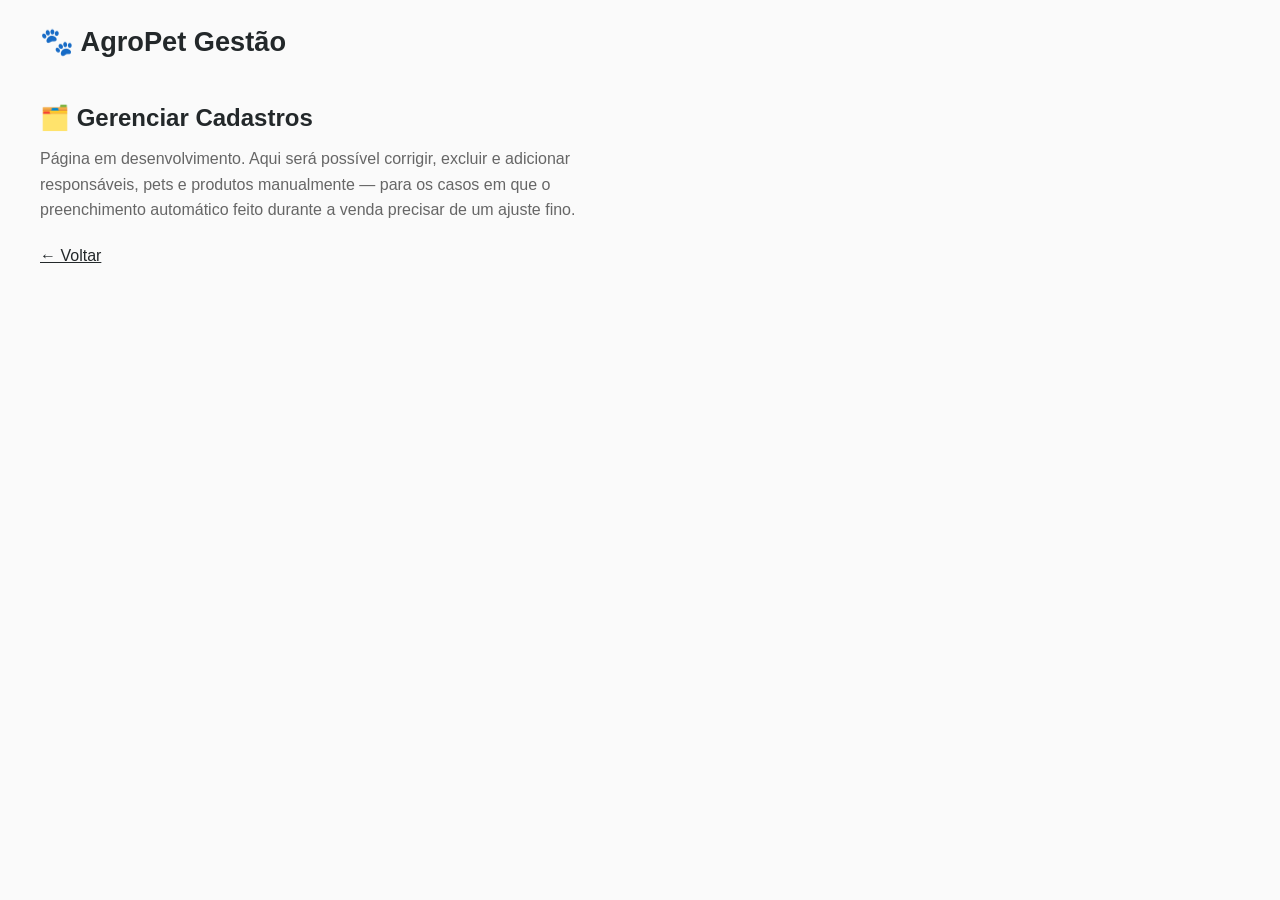
==== pages/cadastros.html @ b0dc7a0d "refactor: ajustes de layout, regras de negocio e correcoes na Venda Home: - Volta ao layout original" ====
<!DOCTYPE html>
<html lang="pt-BR">

<head>
    <meta charset="UTF-8">
    <meta name="viewport" content="width=device-width, initial-scale=1.0">
    <title>Gerenciar Cadastros - AgroPet Gestão</title>
    <link rel="stylesheet" href="../assets/css/style.css">
</head>

<body>

<header class="header">
    <h1>🐾 AgroPet Gestão</h1>
</header>

<main style="padding: 40px;">
    <h2>🗂️ Gerenciar Cadastros</h2>
    <p style="margin-top: 14px; color:#666; max-width: 560px; line-height:1.6;">
        Página em desenvolvimento. Aqui será possível corrigir, excluir e
        adicionar responsáveis, pets e produtos manualmente — para os casos
        em que o preenchimento automático feito durante a venda precisar de
        um ajuste fino.
    </p>
    <p style="margin-top: 24px;"><a href="../index.html">← Voltar</a></p>
</main>

</body>

</html>
---- assets/css/style.css ----
html, body {
    height: 100%;
    background: #fafafa;
    color: #23282a;
}

* {
    margin: 0;
    padding: 0;
    box-sizing: border-box;
    font-family: 'Segoe UI', Arial, Helvetica, sans-serif;
}

.header {
    padding: 26px 40px 6px;
    background: transparent;
}

.header h1 {
    font-size: 1.7rem;
    font-weight: 700;
    color: #23282a;
}

a {
    color: inherit;
}
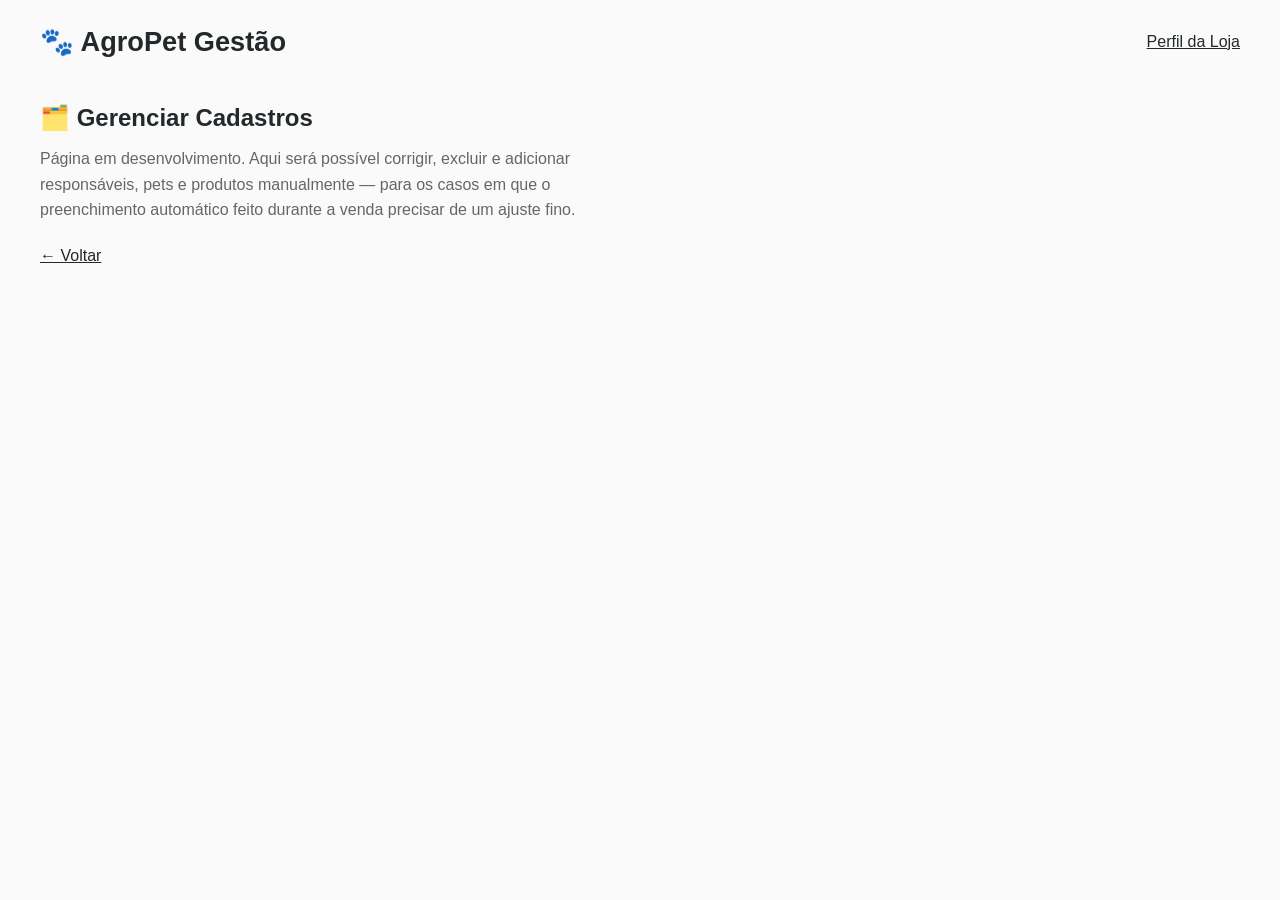
==== commit 7d4df68b: "feat: corrige bugs de venda, redesenha switches, cria página de Estoque completa e expande Perfil da" ====
--- a/pages/cadastros.html
+++ b/pages/cadastros.html
@@ -11,7 +11,10 @@
 <body>
 
 <header class="header">
-    <h1>🐾 AgroPet Gestão</h1>
+    <a href="../index.html" class="header-link"><h1>🐾 AgroPet Gestão</h1></a>
+    <nav class="header-nav">
+        <a href="configuracoes.html" title="Perfil da Loja" class="company-data-text">Perfil da Loja</a>
+    </nav>
 </header>
 
 <main style="padding: 40px;">
--- a/assets/css/style.css
+++ b/assets/css/style.css
@@ -1,3 +1,8 @@
+:root {
+    --primary-block-bg: #f6f7f5;
+    --primary-block-border: #eceeec;
+}
+
 html, body {
     height: 100%;
     background: #fafafa;
@@ -14,6 +19,9 @@
 .header {
     padding: 26px 40px 6px;
     background: transparent;
+    display: flex;
+    justify-content: space-between;
+    align-items: center;
 }
 
 .header h1 {
@@ -25,3 +33,9 @@
 a {
     color: inherit;
 }
+
+.header-link {
+    text-decoration: none;
+    display: inline-block;
+    cursor: pointer;
+}
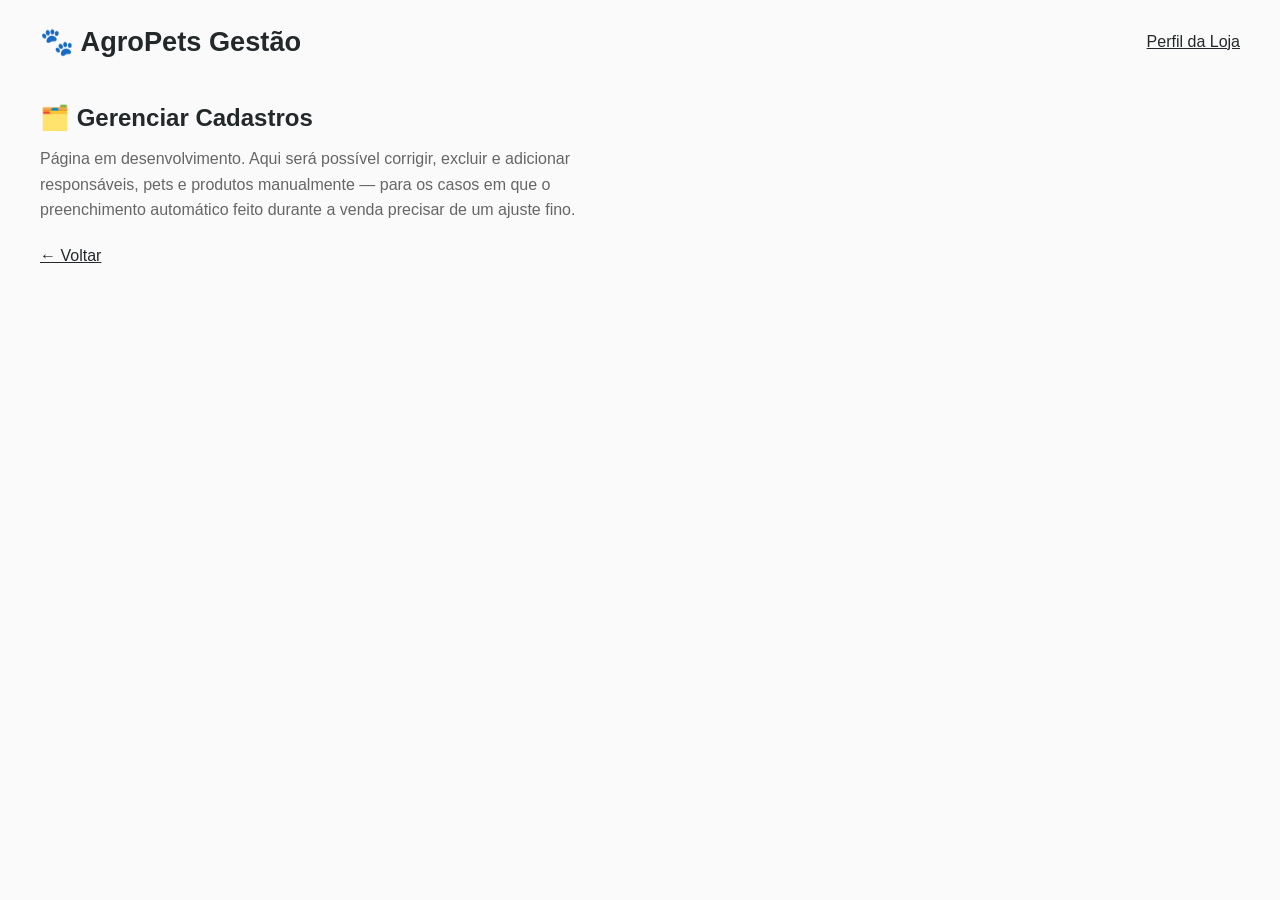
==== commit 8da082ff: "docs/ui: renomeia projeto de AgroPet para AgroPets Gestao" ====
--- a/pages/cadastros.html
+++ b/pages/cadastros.html
@@ -4,14 +4,14 @@
 <head>
     <meta charset="UTF-8">
     <meta name="viewport" content="width=device-width, initial-scale=1.0">
-    <title>Gerenciar Cadastros - AgroPet Gestão</title>
+    <title>Gerenciar Cadastros - AgroPets Gestão</title>
     <link rel="stylesheet" href="../assets/css/style.css">
 </head>
 
 <body>
 
 <header class="header">
-    <a href="../index.html" class="header-link"><h1>🐾 AgroPet Gestão</h1></a>
+    <a href="../index.html" class="header-link"><h1>🐾 AgroPets Gestão</h1></a>
     <nav class="header-nav">
         <a href="configuracoes.html" title="Perfil da Loja" class="company-data-text">Perfil da Loja</a>
     </nav>
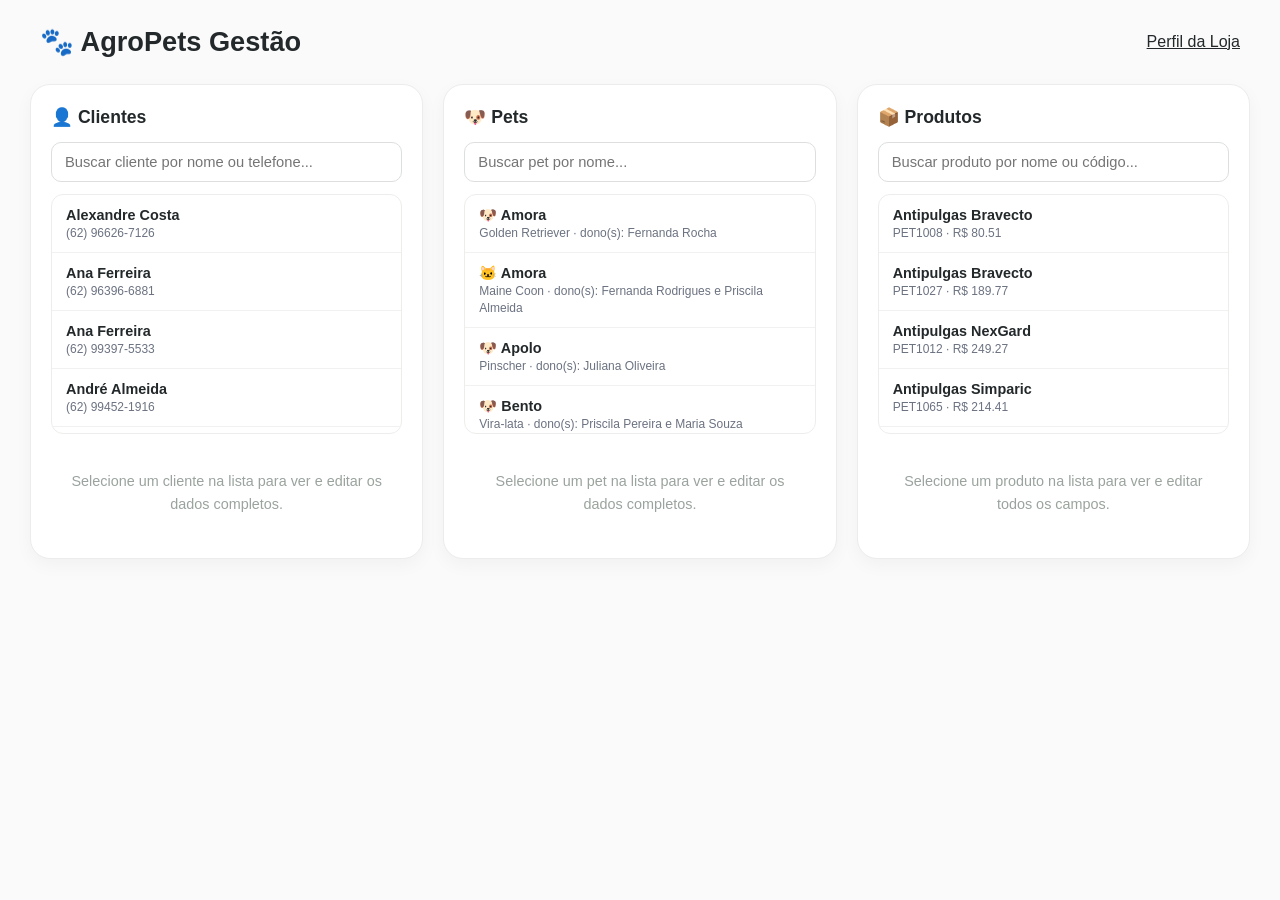
==== commit 35a3671b: "feat: implementa bipagem, desconto por item, FIFO por lote, cadastro completo de produto com codigo " ====
--- a/pages/cadastros.html
+++ b/pages/cadastros.html
@@ -5,7 +5,16 @@
     <meta charset="UTF-8">
     <meta name="viewport" content="width=device-width, initial-scale=1.0">
     <title>Gerenciar Cadastros - AgroPets Gestão</title>
+
     <link rel="stylesheet" href="../assets/css/style.css">
+    <link rel="stylesheet" href="../assets/css/produto-form.css">
+    <link rel="stylesheet" href="../assets/css/cadastros.css">
+
+    <script defer src="../assets/js/dados-store.js"></script>
+    <script defer src="../assets/js/lotes.js"></script>
+    <script defer src="../assets/js/barcode.js"></script>
+    <script defer src="../assets/js/produto-form.js"></script>
+    <script defer src="../assets/js/cadastros.js"></script>
 </head>
 
 <body>
@@ -17,15 +26,35 @@
     </nav>
 </header>
 
-<main style="padding: 40px;">
-    <h2>🗂️ Gerenciar Cadastros</h2>
-    <p style="margin-top: 14px; color:#666; max-width: 560px; line-height:1.6;">
-        Página em desenvolvimento. Aqui será possível corrigir, excluir e
-        adicionar responsáveis, pets e produtos manualmente — para os casos
-        em que o preenchimento automático feito durante a venda precisar de
-        um ajuste fino.
-    </p>
-    <p style="margin-top: 24px;"><a href="../index.html">← Voltar</a></p>
+<main class="cadastros-container">
+
+    <section class="painel painel-clientes">
+        <h2>👤 Clientes</h2>
+        <input type="text" class="busca-painel" id="busca-clientes" placeholder="Buscar cliente por nome ou telefone..." autocomplete="off">
+        <div class="lista-painel" id="lista-clientes"></div>
+        <div class="detalhe-painel" id="detalhe-cliente">
+            <p class="detalhe-vazio">Selecione um cliente na lista para ver e editar os dados completos.</p>
+        </div>
+    </section>
+
+    <section class="painel painel-pets">
+        <h2>🐶 Pets</h2>
+        <input type="text" class="busca-painel" id="busca-pets" placeholder="Buscar pet por nome..." autocomplete="off">
+        <div class="lista-painel" id="lista-pets"></div>
+        <div class="detalhe-painel" id="detalhe-pet">
+            <p class="detalhe-vazio">Selecione um pet na lista para ver e editar os dados completos.</p>
+        </div>
+    </section>
+
+    <section class="painel painel-produtos">
+        <h2>📦 Produtos</h2>
+        <input type="text" class="busca-painel" id="busca-produtos" placeholder="Buscar produto por nome ou código..." autocomplete="off">
+        <div class="lista-painel" id="lista-produtos-cad"></div>
+        <div class="detalhe-painel" id="detalhe-produto">
+            <p class="detalhe-vazio">Selecione um produto na lista para ver e editar todos os campos.</p>
+        </div>
+    </section>
+
 </main>
 
 </body>
--- a/assets/css/produto-form.css
+++ b/assets/css/produto-form.css
@@ -0,0 +1,130 @@
+/* ==========================================================
+   Formulário de Produto (usado em Estoque e Gerenciar/Cadastros)
+   ========================================================== */
+
+.produto-form-grid {
+    display: grid;
+    grid-template-columns: 1fr 1fr;
+    gap: 14px;
+}
+
+.produto-form-grid .pf-full {
+    grid-column: 1 / -1;
+}
+
+.produto-form .campos-gaveta {
+    margin-top: 14px;
+    background: #f6f7f5;
+    border: 1px solid #e6e8e6;
+    border-radius: 12px;
+    padding: 12px 16px;
+}
+
+.produto-form .campos-gaveta summary {
+    cursor: pointer;
+    font-weight: 600;
+    font-size: .88rem;
+    color: #52585a;
+    list-style: none;
+}
+
+.produto-form .campos-gaveta summary::-webkit-details-marker {
+    display: none;
+}
+
+.produto-form .campos-gaveta summary::before {
+    content: "> ";
+    color: #9aa39d;
+}
+
+.produto-form .campos-gaveta[open] summary::before {
+    content: "⌄ ";
+}
+
+.produto-form .campos-gaveta .produto-form-grid {
+    margin-top: 14px;
+}
+
+.pf-barcode-ajuda {
+    font-size: .85rem;
+    color: #6b7671;
+    margin: 12px 0 10px;
+    line-height: 1.5;
+}
+
+.pf-barcode-preview canvas {
+    max-width: 100%;
+    background: #fff;
+    border-radius: 6px;
+    padding: 6px;
+}
+
+.pf-barcode-acoes {
+    display: flex;
+    gap: 10px;
+    margin-top: 10px;
+    flex-wrap: wrap;
+}
+
+.pf-barcode-acoes button {
+    margin-top: 0;
+}
+
+@media (max-width: 640px) {
+    .produto-form-grid {
+        grid-template-columns: 1fr;
+    }
+}
+
+/* ---------------------- Desconto por item (venda) ---------------------- */
+
+.prod-desconto-linha {
+    display: flex;
+    align-items: center;
+    gap: 10px;
+    margin: -2px 0 14px;
+    flex-wrap: wrap;
+}
+
+.prod-desconto-linha select {
+    padding: 8px 10px;
+    border-radius: 8px;
+    border: 1px solid #dcdfdd;
+    font-size: .9rem;
+    background: #fff;
+}
+
+.prod-preco-info {
+    font-size: .88rem;
+    color: #52585a;
+}
+
+.prod-preco-info .preco-original {
+    text-decoration: line-through;
+    color: #9aa39d;
+    margin-right: 6px;
+}
+
+.prod-preco-info .preco-final {
+    font-weight: 700;
+    color: #2f8f5b;
+}
+
+/* ---------------------- Total da venda ---------------------- */
+
+.venda-total {
+    background: #f6f7f5;
+    border: 1px solid #e6e8e6;
+    border-radius: 14px;
+    padding: 14px 18px;
+    margin-bottom: 16px;
+    font-size: 1.05rem;
+    display: flex;
+    justify-content: space-between;
+    align-items: center;
+}
+
+.venda-total strong {
+    font-size: 1.25rem;
+    color: #2f8f5b;
+}
--- a/assets/css/cadastros.css
+++ b/assets/css/cadastros.css
@@ -0,0 +1,227 @@
+/* ==========================================================
+   Gerenciar Cadastros - 3 painéis verticais (Cliente, Pet, Produto)
+   Regra 34 de docs/regras-negocio.md.
+   ========================================================== */
+
+.cadastros-container {
+    display: grid;
+    grid-template-columns: 1fr 1fr 1fr;
+    gap: 20px;
+    padding: 20px 30px 50px;
+    align-items: start;
+}
+
+.painel {
+    background: #ffffff;
+    border-radius: 20px;
+    padding: 22px 20px;
+    box-shadow: 0 6px 18px rgba(0, 0, 0, .04);
+    border: 1px solid #ececec;
+    display: flex;
+    flex-direction: column;
+    min-height: 0;
+}
+
+.painel h2 {
+    font-size: 1.1rem;
+    margin-bottom: 14px;
+    color: #23282a;
+}
+
+.busca-painel {
+    width: 100%;
+    padding: 11px 13px;
+    border-radius: 10px;
+    border: 1px solid #dcdfdd;
+    margin-bottom: 12px;
+    font-size: .92rem;
+}
+
+.lista-painel {
+    max-height: 240px;
+    overflow-y: auto;
+    border: 1px solid #edeeec;
+    border-radius: 12px;
+    margin-bottom: 16px;
+}
+
+.lista-painel .item-lista {
+    padding: 10px 14px;
+    cursor: pointer;
+    border-bottom: 1px solid #f1f1f0;
+    font-size: .9rem;
+    line-height: 1.4;
+}
+
+.lista-painel .item-lista:last-child {
+    border-bottom: none;
+}
+
+.lista-painel .item-lista:hover {
+    background: #f4f5f4;
+}
+
+.lista-painel .item-lista.selecionado {
+    background: #e6f4ea;
+}
+
+.lista-painel .item-lista small {
+    color: #6b7280;
+    display: block;
+}
+
+.detalhe-vazio {
+    color: #9aa39d;
+    font-size: .9rem;
+    line-height: 1.6;
+    text-align: center;
+    padding: 20px 10px;
+}
+
+.detalhe-painel {
+    flex: 1;
+}
+
+.campo-detalhe {
+    display: flex;
+    flex-direction: column;
+    margin-bottom: 12px;
+}
+
+.campo-detalhe label {
+    font-size: .82rem;
+    font-weight: 600;
+    color: #52585a;
+    margin-bottom: 5px;
+}
+
+.campo-detalhe input,
+.campo-detalhe select {
+    padding: 10px 12px;
+    border-radius: 10px;
+    border: 1px solid #dcdfdd;
+    font-size: .92rem;
+}
+
+.detalhe-painel .btn-salvar-detalhe {
+    width: 100%;
+    margin-top: 6px;
+}
+
+.relacao-lista {
+    display: flex;
+    flex-wrap: wrap;
+    gap: 8px;
+    margin: 6px 0 14px;
+}
+
+.relacao-chip {
+    background: #f2f4f2;
+    border: 1px solid #dde4dd;
+    border-radius: 999px;
+    padding: 6px 12px;
+    font-size: .84rem;
+    display: flex;
+    align-items: center;
+    gap: 6px;
+}
+
+.relacao-chip .remover-relacao {
+    cursor: pointer;
+    color: #b5533d;
+    font-weight: 700;
+}
+
+.add-relacao {
+    position: relative;
+    margin-bottom: 14px;
+}
+
+.add-relacao input {
+    width: 100%;
+    padding: 10px 12px;
+    border-radius: 10px;
+    border: 1px solid #dcdfdd;
+    font-size: .88rem;
+}
+
+.add-relacao .sugestoes {
+    position: absolute;
+    top: 100%;
+    left: 0;
+    right: 0;
+    background: #fff;
+    border: 1px solid #e3e5e3;
+    border-radius: 10px;
+    margin-top: 4px;
+    max-height: 180px;
+    overflow-y: auto;
+    z-index: 30;
+    box-shadow: 0 10px 25px rgba(0, 0, 0, .1);
+    display: none;
+}
+
+.add-relacao .sugestoes.aberto {
+    display: block;
+}
+
+.add-relacao .sugestao {
+    padding: 9px 12px;
+    cursor: pointer;
+    font-size: .88rem;
+    border-bottom: 1px solid #f1f1f0;
+}
+
+.add-relacao .sugestao:hover {
+    background: #f4f5f4;
+}
+
+.detalhe-titulo {
+    font-size: 1rem;
+    font-weight: 700;
+    margin-bottom: 12px;
+    color: #23282a;
+}
+
+.msg-salvo-detalhe {
+    background: #e6f4ea;
+    color: #2f8f5b;
+    border-radius: 10px;
+    padding: 10px 12px;
+    font-size: .85rem;
+    margin-bottom: 12px;
+    display: none;
+}
+
+button {
+    padding: 11px 20px;
+    border: none;
+    border-radius: 10px;
+    cursor: pointer;
+    font-size: .88rem;
+    font-weight: 600;
+}
+
+button.primary {
+    background: #2f8f5b;
+    color: white;
+}
+
+button.primary:hover {
+    background: #257a4c;
+}
+
+button.secondary {
+    background: #eceeec;
+    color: #3d443f;
+}
+
+button.secondary:hover {
+    background: #e0e3e0;
+}
+
+@media (max-width: 1100px) {
+    .cadastros-container {
+        grid-template-columns: 1fr;
+    }
+}
